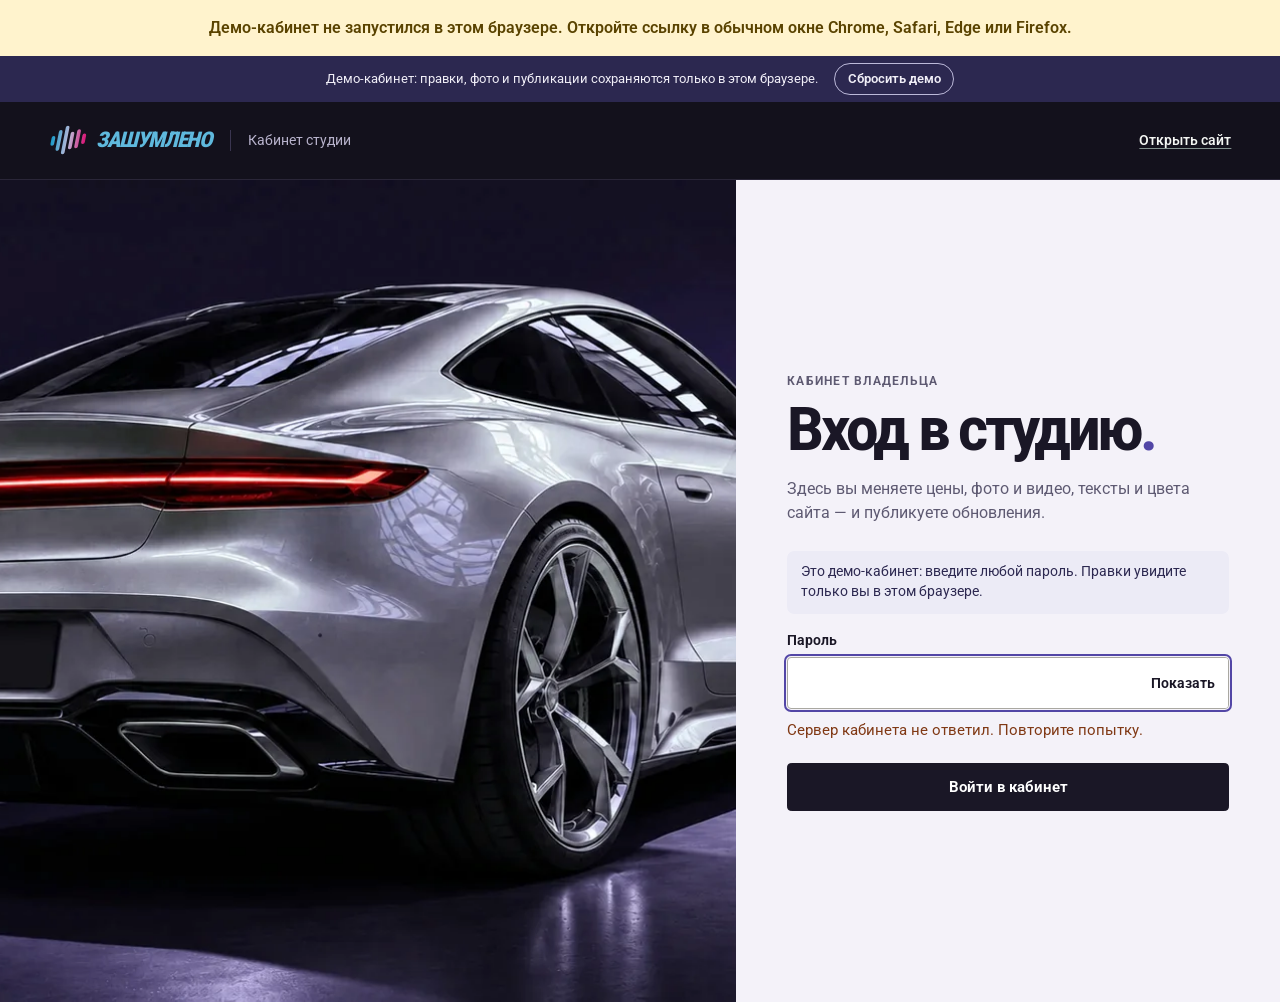
==== admin/index.html @ b35d7198 "Обновление демо по отзыву студии Сиреневая палитра студии, цены по типу кузова и марке, раздел «Что " ====
<!doctype html>
<html lang="ru">
<head>
  <meta charset="utf-8">
  <base href="../">
  <script src="admin/demo.js"></script>
  <meta name="viewport" content="width=device-width, initial-scale=1">
  <meta name="robots" content="noindex,nofollow">
  <meta name="theme-color" content="#13111c">
  <title>Кабинет студии — Зашумлено</title>
  <link rel="icon" type="image/svg+xml" href="v2/brand.svg">
  <link rel="stylesheet" href="assets/fonts/fonts.css">
  <link rel="stylesheet" href="admin/admin.css">
  <link rel="stylesheet" href="admin/catalog-editors.css">
  <link rel="stylesheet" href="admin/page-editor.css">
  <link rel="stylesheet" href="admin/redesign.css">
  <link rel="stylesheet" href="v2/car-shapes.css">
  <link rel="stylesheet" href="admin/studio.css">
  <script defer src="admin/shell.js"></script>
  <script defer src="page-content.js"></script>
  <script defer src="prices.js"></script>
  <script defer src="zones.js"></script>
  <script defer src="works.js"></script>
  <script defer src="vehicles.js"></script>
  <script defer src="materials.js"></script>
  <script defer src="content-upgrade.js"></script>
  <script defer src="v2/vehicle-pricing.js"></script>
  <script defer src="v2/car-shapes.js"></script>
  <script defer src="v2/estimate-engine.js"></script>
  <script defer src="v2/layers.js"></script>
  <script defer src="admin/kit.js"></script>
  <script defer src="admin/catalog-editors.js"></script>
  <script defer src="admin/site-content.js"></script>
  <script defer src="admin/vehicles-editor.js"></script>
  <script defer src="admin/materials-editor.js"></script>
  <script defer src="admin/palette-editor.js"></script>
  <script defer src="admin/media-library.js"></script>
</head>
<body>
  <a class="a-skip" href="#screen-title">К содержимому</a>
  <header class="a-header">
    <a href="" class="a-brand" aria-label="Зашумлено — на сайт"><img class="a-brand-mark" src="v2/brand.svg" width="46" height="36" alt=""><strong>ЗАШУМЛЕНО</strong></a>
    <span class="a-header-title">Кабинет студии</span>
    <a class="a-top-link" href="" target="_blank" rel="noopener">Открыть сайт</a>
    <button class="a-logout" id="logout" type="button" hidden>Выйти</button>
  </header>
  <main class="a-entry" id="entry">
    <div class="a-entry-cover" aria-hidden="true"></div>
    <section class="a-login-card" aria-labelledby="login-title">
      <p class="a-eyebrow">Кабинет владельца</p><h1 id="login-title">Вход в студию<span>.</span></h1>
      <p class="a-intro">Здесь вы меняете цены, фото и видео, тексты и цвета сайта — и публикуете обновления.</p>
      <form id="login-form">
        <p class="a-demo-note">Это демо-кабинет: введите любой пароль. Правки увидите только вы в этом браузере.</p>
        <label for="password">Пароль</label>
        <div class="a-password"><input type="password" id="password" name="password" autocomplete="current-password" required maxlength="512"><button type="button" id="show-password" aria-pressed="false" aria-label="Показать пароль">Показать</button></div>
        <p class="a-error" id="login-error" role="alert" hidden></p>
        <button class="a-btn a-action" type="submit">Войти в кабинет</button>
      </form>
      <noscript>Для работы кабинета включите JavaScript.</noscript>
    </section>
  </main>
  <div class="a-app" id="app" hidden>
    <aside class="a-sidebar">
      <nav id="navigation" aria-label="Разделы кабинета"></nav>
    </aside>
    <main class="a-main" id="main">
      <div class="a-mobile-nav"><label for="section-select">Раздел кабинета</label><select id="section-select"></select></div>
      <div class="a-panel-head">
        <div><p class="a-eyebrow" id="screen-group">Главная</p><h1 id="screen-title" tabindex="-1">Кабинет студии</h1><p id="screen-description"></p></div>
        <a class="a-btn a-quiet a-preview" id="preview" href="?preview=draft" target="_blank" rel="noopener" aria-expanded="false" aria-controls="preview-pane">Предпросмотр</a>
      </div>
      <div id="banner" class="a-banner" role="alert" hidden><p></p><button type="button" class="a-inline" id="reload-snapshot" hidden>Загрузить свежую версию</button></div>
      <section id="editor" class="a-editor" aria-labelledby="screen-title"></section>
      <div class="a-actions" role="group" aria-label="Сохранение сайта">
        <p class="a-save-state" id="save-state" role="status"></p>
        <div class="a-action-buttons"><button class="a-btn a-quiet" id="save" type="button" hidden>Сохранить сейчас</button><button class="a-btn a-action" id="publish" type="button">Опубликовать <span class="a-count" id="publish-count"></span></button></div>
      </div>
    </main>
  </div>
  <aside class="a-preview-pane" id="preview-pane" hidden aria-label="Предпросмотр черновика">
    <div class="a-preview-bar"><strong>Предпросмотр черновика</strong><span>Клиенты видят сайт без этих правок, пока вы не опубликуете их.</span>
      <button type="button" class="a-btn a-quiet" id="preview-reload">Обновить</button><button type="button" class="a-btn a-quiet" id="preview-close">Закрыть</button></div>
    <iframe id="preview-frame" title="Сайт с изменениями черновика"></iframe>
  </aside>
  <div id="toast" class="a-toast" role="status" hidden></div>
  <dialog id="publish-dialog" class="a-dialog">
    <form method="dialog"><p class="a-eyebrow">Публикация</p><h2>Обновить сайт?</h2><p>Клиенты увидят изменения в этих разделах:</p>
    <ul class="a-publish-list" id="publish-list"></ul>
    <div class="a-dialog-actions"><button class="a-btn a-quiet" type="submit" value="cancel" autofocus>Вернуться</button><button class="a-btn a-action" type="submit" value="publish">Опубликовать сайт</button></div></form>
  </dialog>
</body>
</html>
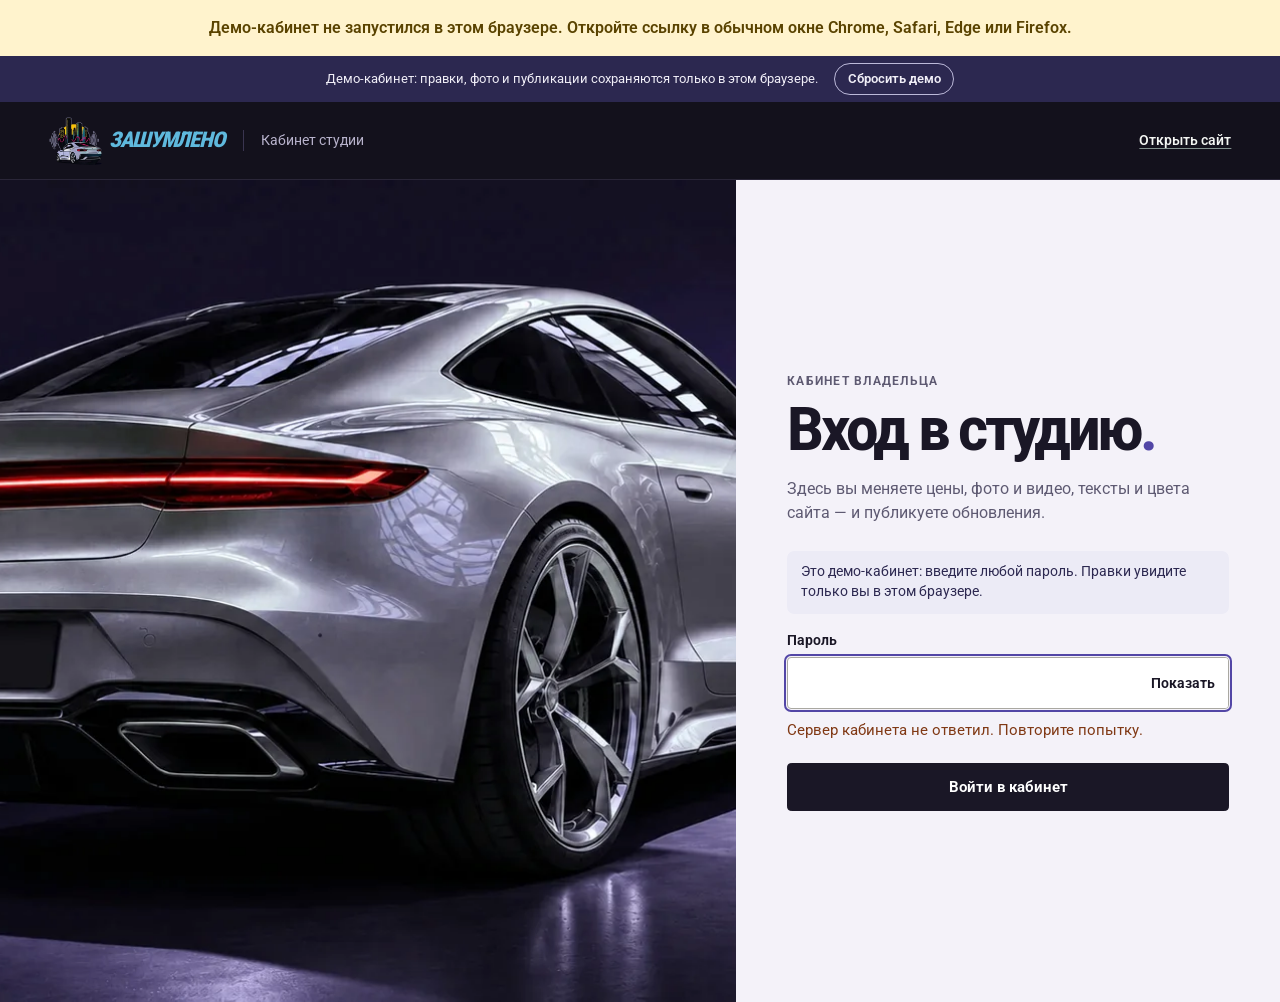
==== commit db938d95: "Опубликовать доработки по замечаниям Аси (0814c7e)" ====
--- a/admin/index.html
+++ b/admin/index.html
@@ -3,43 +3,48 @@
 <head>
   <meta charset="utf-8">
   <base href="../">
-  <script src="admin/demo.js"></script>
+  <script src="admin/demo.js?v=342a28ea82a2"></script>
   <meta name="viewport" content="width=device-width, initial-scale=1">
   <meta name="robots" content="noindex,nofollow">
   <meta name="theme-color" content="#13111c">
   <title>Кабинет студии — Зашумлено</title>
   <link rel="icon" type="image/svg+xml" href="v2/brand.svg">
-  <link rel="stylesheet" href="assets/fonts/fonts.css">
-  <link rel="stylesheet" href="admin/admin.css">
-  <link rel="stylesheet" href="admin/catalog-editors.css">
-  <link rel="stylesheet" href="admin/page-editor.css">
-  <link rel="stylesheet" href="admin/redesign.css">
-  <link rel="stylesheet" href="v2/car-shapes.css">
-  <link rel="stylesheet" href="admin/studio.css">
-  <script defer src="admin/shell.js"></script>
-  <script defer src="page-content.js"></script>
-  <script defer src="prices.js"></script>
-  <script defer src="zones.js"></script>
-  <script defer src="works.js"></script>
-  <script defer src="vehicles.js"></script>
-  <script defer src="materials.js"></script>
-  <script defer src="content-upgrade.js"></script>
-  <script defer src="v2/vehicle-pricing.js"></script>
-  <script defer src="v2/car-shapes.js"></script>
-  <script defer src="v2/estimate-engine.js"></script>
-  <script defer src="v2/layers.js"></script>
-  <script defer src="admin/kit.js"></script>
-  <script defer src="admin/catalog-editors.js"></script>
-  <script defer src="admin/site-content.js"></script>
-  <script defer src="admin/vehicles-editor.js"></script>
-  <script defer src="admin/materials-editor.js"></script>
-  <script defer src="admin/palette-editor.js"></script>
-  <script defer src="admin/media-library.js"></script>
+  <link rel="stylesheet" href="assets/fonts/fonts.css?v=7ec71ff7f553">
+  <link rel="stylesheet" href="admin/admin.css?v=f7e2684ac2be">
+  <link rel="stylesheet" href="admin/catalog-editors.css?v=de678cb9451d">
+  <link rel="stylesheet" href="admin/page-editor.css?v=42281472b719">
+  <link rel="stylesheet" href="admin/redesign.css?v=fe9acfc8e453">
+  <link rel="stylesheet" href="v2/car-shapes.css?v=ce831885d782">
+  <link rel="stylesheet" href="admin/studio.css?v=2dd0bdab244c">
+  <link rel="stylesheet" href="admin/visual.css?v=e972567d2800">
+  <link rel="stylesheet" href="admin/readiness.css?v=39624f8baef9">
+  <script defer src="admin/shell.js?v=0091f03359dd"></script>
+  <script defer src="page-content.js?v=189c5fe336fe"></script>
+  <script defer src="prices.js?v=64cb3b6d2f77"></script>
+  <script defer src="zones.js?v=e29591acebc1"></script>
+  <script defer src="works.js?v=7c44da7aac3b"></script>
+  <script defer src="vehicles.js?v=34caa39d8775"></script>
+  <script defer src="materials.js?v=8aaee05d8ef0"></script>
+  <script defer src="content-upgrade.js?v=ee55c203e560"></script>
+  <script defer src="v2/vehicle-pricing.js?v=eea38ef46bed"></script>
+  <script defer src="v2/car-shapes.js?v=6e1d3f1662f1"></script>
+  <script defer src="v2/estimate-engine.js?v=87ad4bf2f334"></script>
+  <script defer src="v2/layers.js?v=a89e1d04f6a2"></script>
+  <script defer src="admin/art.js?v=485b9dd694a3"></script>
+  <script defer src="admin/kit.js?v=162374f410d2"></script>
+  <script defer src="admin/price-editor.js?v=aaace159117b"></script>
+  <script defer src="admin/catalog-editors.js?v=26b23f0ed4ef"></script>
+  <script defer src="admin/site-content.js?v=31a6ade4d1e3"></script>
+  <script defer src="admin/vehicles-editor.js?v=55a23b13c0ab"></script>
+  <script defer src="admin/materials-editor.js?v=ead89e11e20d"></script>
+  <script defer src="admin/palette-editor.js?v=1fd30a9cbe0e"></script>
+  <script defer src="admin/media-library.js?v=8d3acadc3305"></script>
+  <script defer src="admin/readiness.js?v=afdea2a48ea5"></script>
 </head>
 <body>
   <a class="a-skip" href="#screen-title">К содержимому</a>
   <header class="a-header">
-    <a href="" class="a-brand" aria-label="Зашумлено — на сайт"><img class="a-brand-mark" src="v2/brand.svg" width="46" height="36" alt=""><strong>ЗАШУМЛЕНО</strong></a>
+    <a href="" class="a-brand" aria-label="Зашумлено — на сайт"><img class="a-brand-mark" src="assets/mark.webp" width="194" height="176" alt=""><strong>ЗАШУМЛЕНО</strong></a>
     <span class="a-header-title">Кабинет студии</span>
     <a class="a-top-link" href="" target="_blank" rel="noopener">Открыть сайт</a>
     <button class="a-logout" id="logout" type="button" hidden>Выйти</button>
@@ -69,6 +74,7 @@
         <div><p class="a-eyebrow" id="screen-group">Главная</p><h1 id="screen-title" tabindex="-1">Кабинет студии</h1><p id="screen-description"></p></div>
         <a class="a-btn a-quiet a-preview" id="preview" href="?preview=draft" target="_blank" rel="noopener" aria-expanded="false" aria-controls="preview-pane">Предпросмотр</a>
       </div>
+      <div id="guide" class="k-guide-host"></div>
       <div id="banner" class="a-banner" role="alert" hidden><p></p><button type="button" class="a-inline" id="reload-snapshot" hidden>Загрузить свежую версию</button></div>
       <section id="editor" class="a-editor" aria-labelledby="screen-title"></section>
       <div class="a-actions" role="group" aria-label="Сохранение сайта">
@@ -83,8 +89,8 @@
     <iframe id="preview-frame" title="Сайт с изменениями черновика"></iframe>
   </aside>
   <div id="toast" class="a-toast" role="status" hidden></div>
-  <dialog id="publish-dialog" class="a-dialog">
-    <form method="dialog"><p class="a-eyebrow">Публикация</p><h2>Обновить сайт?</h2><p>Клиенты увидят изменения в этих разделах:</p>
+  <dialog id="publish-dialog" class="a-dialog" aria-labelledby="publish-title">
+    <form method="dialog"><p class="a-eyebrow">Публикация</p><h2 id="publish-title">Обновить сайт?</h2><p>Клиенты увидят изменения в этих разделах:</p>
     <ul class="a-publish-list" id="publish-list"></ul>
     <div class="a-dialog-actions"><button class="a-btn a-quiet" type="submit" value="cancel" autofocus>Вернуться</button><button class="a-btn a-action" type="submit" value="publish">Опубликовать сайт</button></div></form>
   </dialog>
